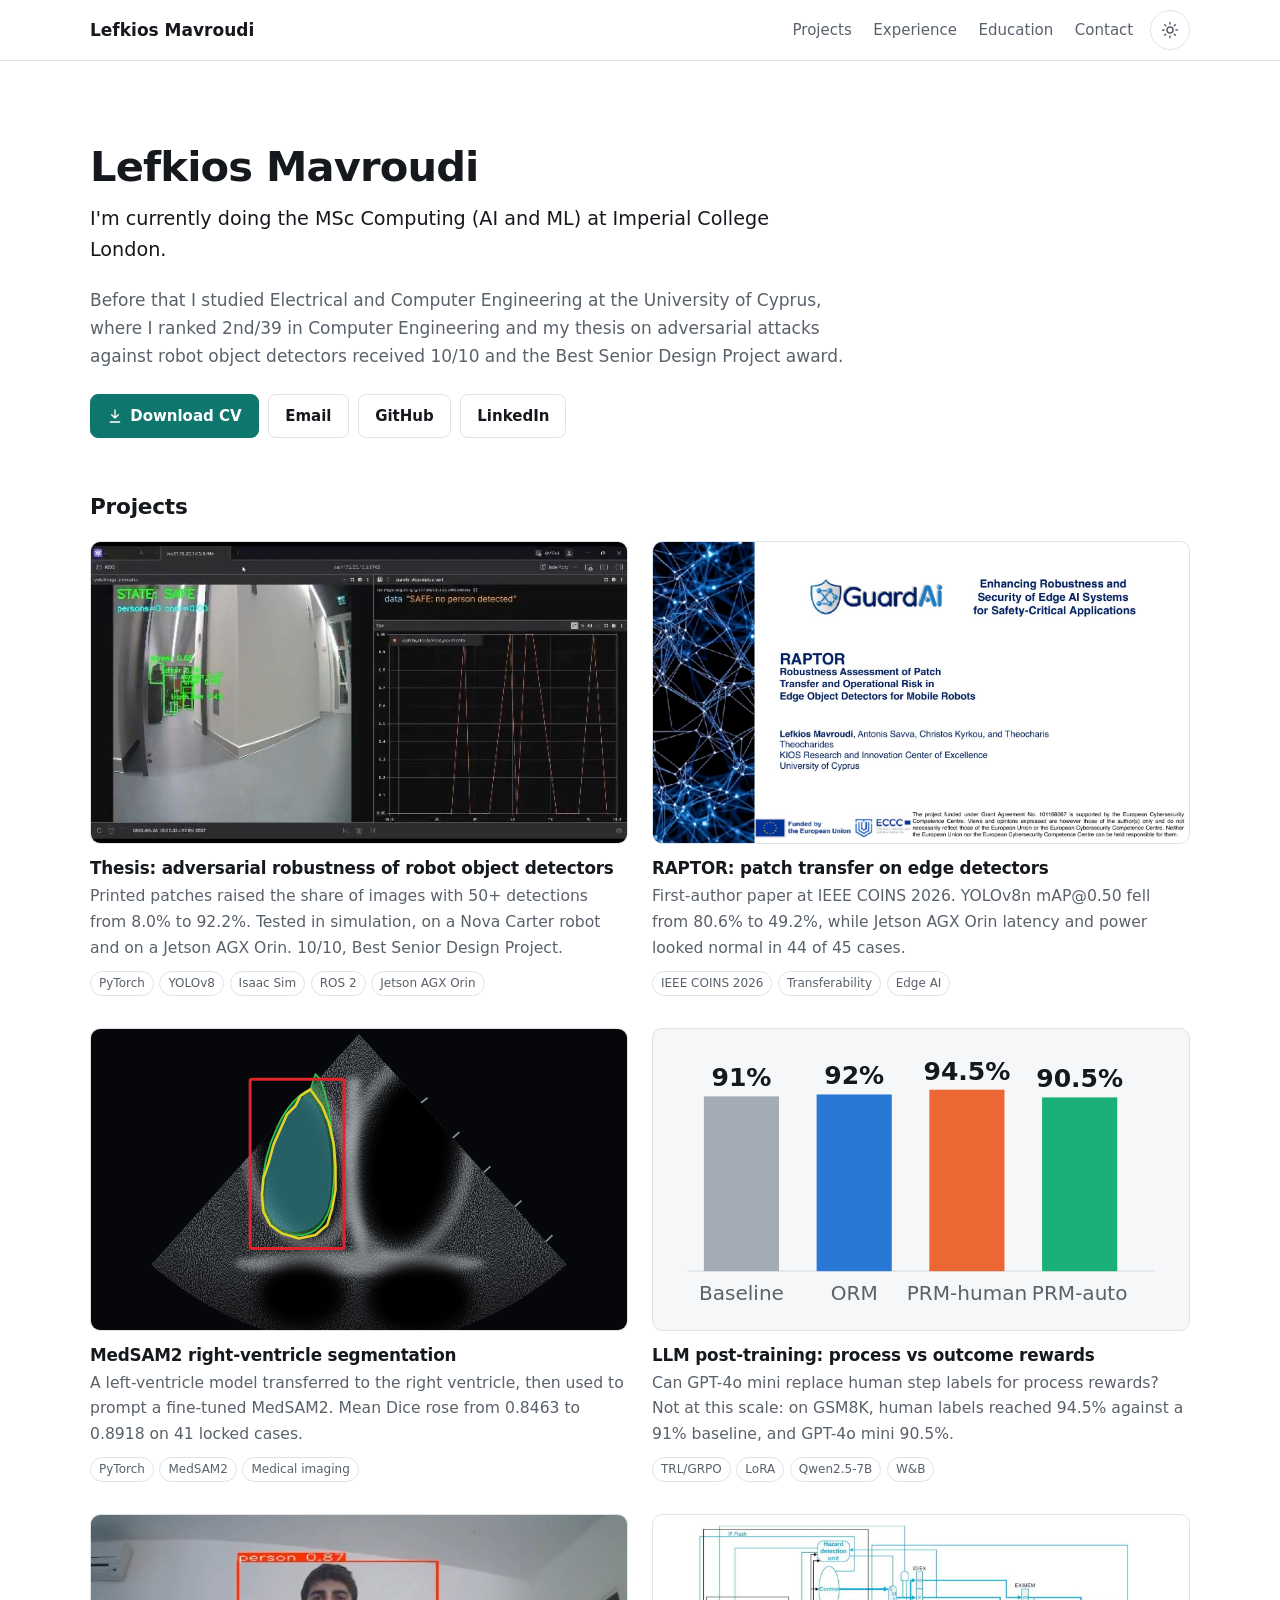
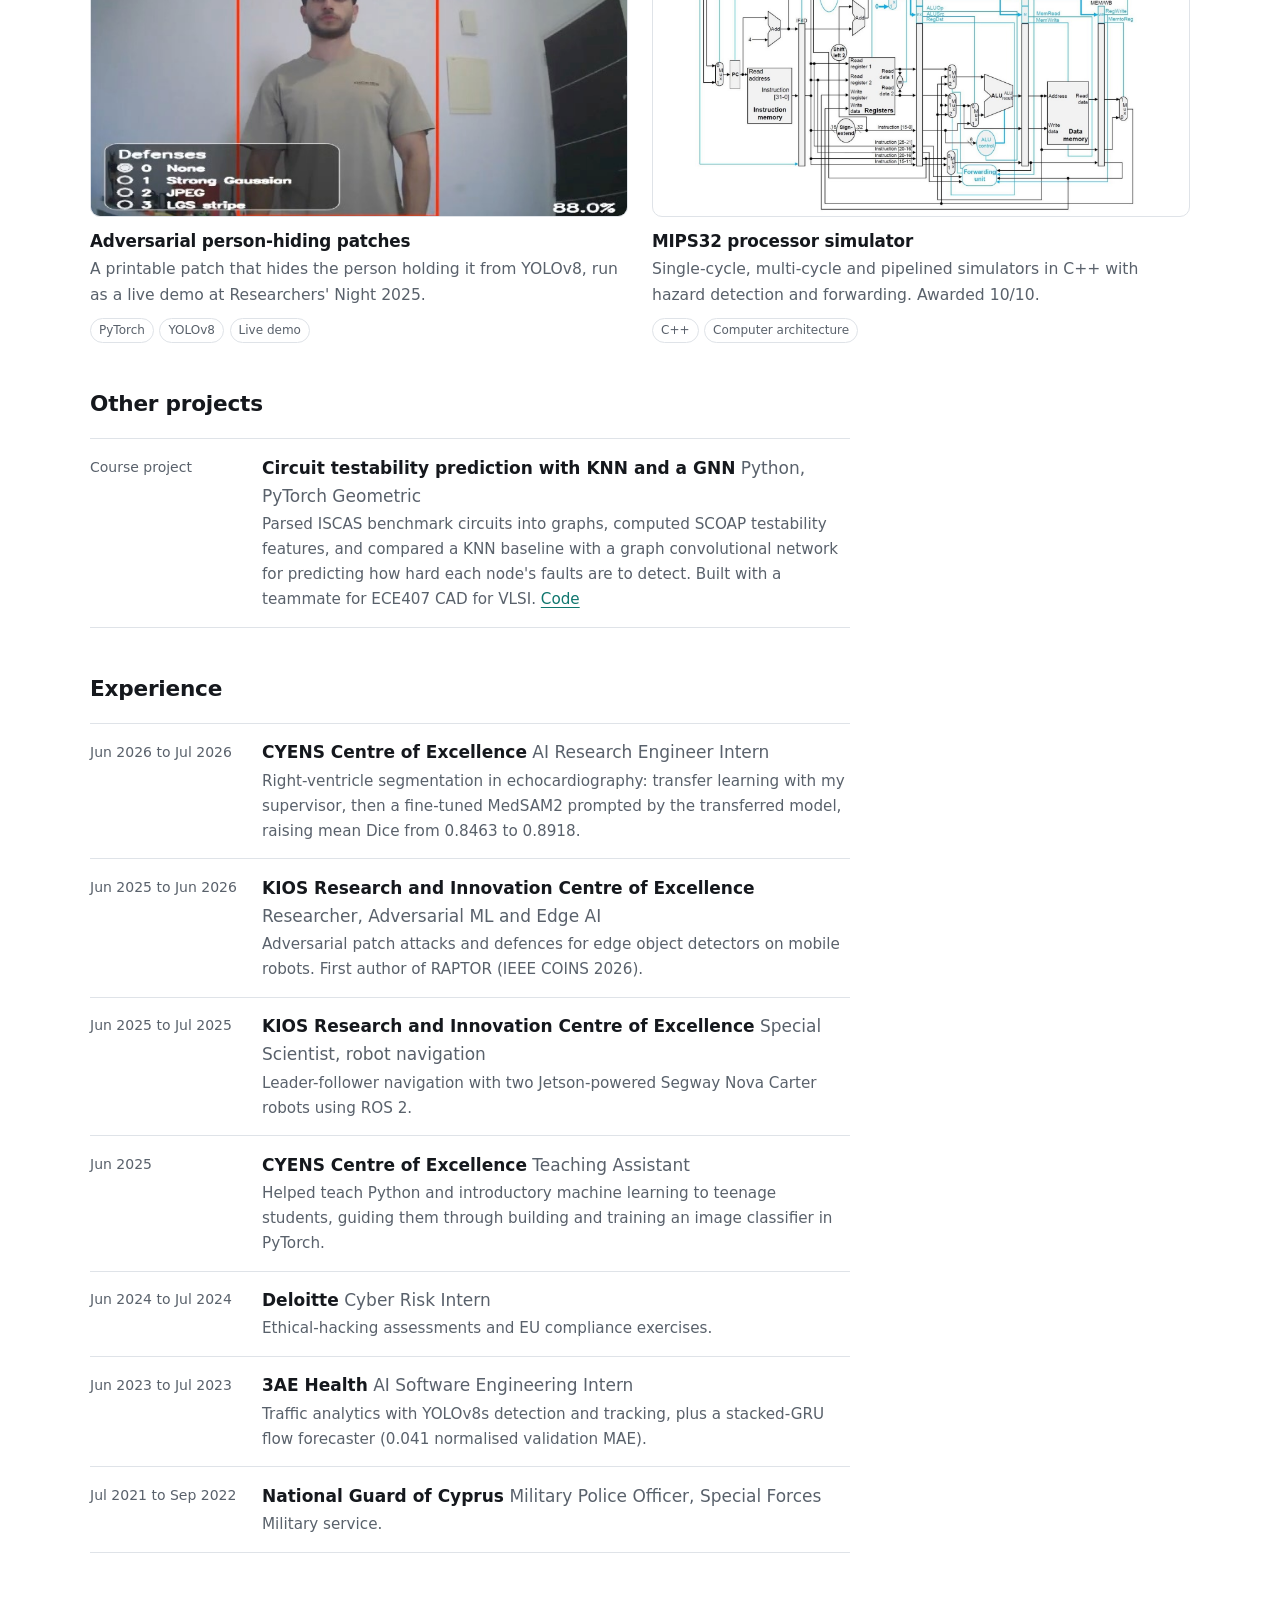
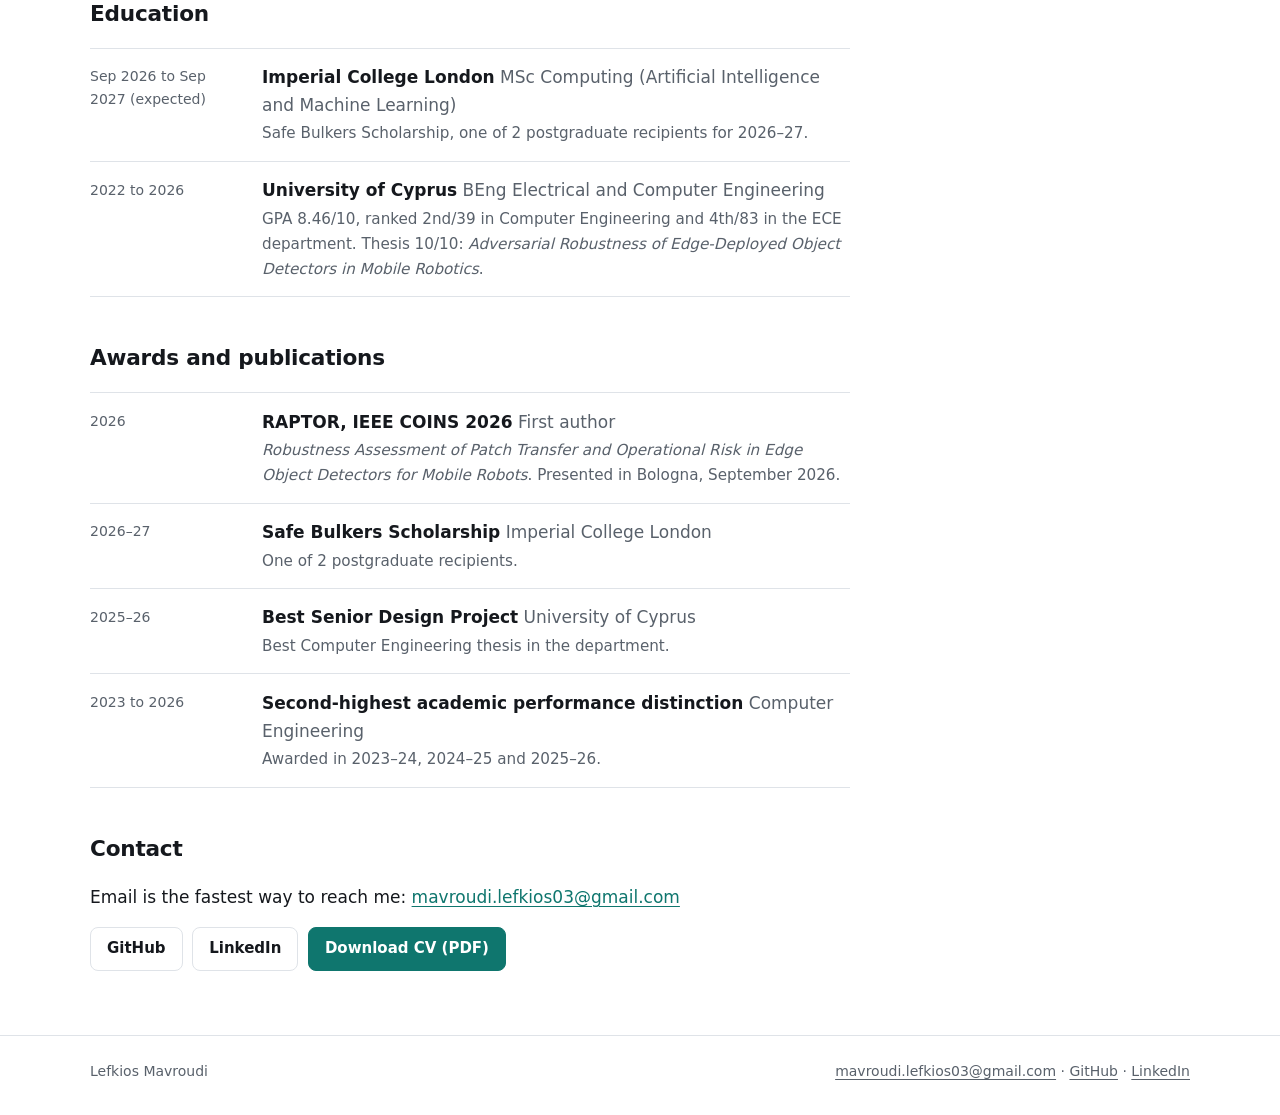
==== index.html @ 3332fdfd "Personal portfolio site" ====
<!doctype html>
<html lang="en">
<head>
  <meta charset="utf-8">
  <meta name="viewport" content="width=device-width, initial-scale=1">
  <title>Lefkios Mavroudi | Machine learning</title>
  <meta name="description" content="Lefkios Mavroudi, MSc Computing (AI and ML) at Imperial College London. Projects in adversarial ML, edge AI, medical image segmentation and LLM post-training.">
  <link rel="canonical" href="https://lefkios.github.io/">
  <meta property="og:type" content="website">
  <meta property="og:site_name" content="Lefkios Mavroudi">
  <meta property="og:title" content="Lefkios Mavroudi">
  <meta property="og:description" content="Lefkios Mavroudi, MSc Computing (AI and ML) at Imperial College London. Projects in adversarial ML, edge AI, medical image segmentation and LLM post-training.">
  <meta property="og:url" content="https://lefkios.github.io/">
  <meta property="og:image" content="https://lefkios.github.io/assets/og.png">
  <meta name="twitter:card" content="summary_large_image">
  <meta name="twitter:title" content="Lefkios Mavroudi">
  <meta name="twitter:description" content="Lefkios Mavroudi, MSc Computing (AI and ML) at Imperial College London. Projects in adversarial ML, edge AI, medical image segmentation and LLM post-training.">
  <meta name="twitter:image" content="https://lefkios.github.io/assets/og.png">
  <script type="application/ld+json">
  {"@context":"https://schema.org","@type":"Person","name":"Lefkios Mavroudi",
   "url":"https://lefkios.github.io/",
   "email":"mailto:mavroudi.lefkios03@gmail.com",
   "alumniOf":[{"@type":"CollegeOrUniversity","name":"University of Cyprus"}],
   "affiliation":{"@type":"CollegeOrUniversity","name":"Imperial College London"},
   "sameAs":["https://github.com/Lefkios","https://www.linkedin.com/in/lefkios-mavroudi"]}
  </script>
  <link rel="icon" href="favicon.svg" type="image/svg+xml">
  <script>try{var t=localStorage.getItem("theme");if(t==="light"||t==="dark")document.documentElement.setAttribute("data-theme",t)}catch(e){}</script>
  <link rel="stylesheet" href="assets/css/site.css">
  <link rel="stylesheet" href="assets/css/media.css">
  <script src="assets/js/site.js" defer></script>
  <script src="assets/js/media.js" defer></script>
</head>
<body>
  <a class="skip-link" href="#main">Skip to content</a>

  <header class="site-header">
    <div class="wrap">
      <a class="site-name" href="index.html">Lefkios Mavroudi</a>
      <nav class="site-nav" aria-label="Main">
        <a href="#projects">Projects</a>
        <a class="hide-sm" href="#experience">Experience</a>
        <a class="hide-sm" href="#education">Education</a>
        <a href="#contact">Contact</a>
        <button class="theme-toggle" type="button" aria-label="Switch theme">
          <svg class="icon-moon" viewBox="0 0 24 24" fill="none" stroke="currentColor" stroke-width="2" stroke-linecap="round" stroke-linejoin="round" aria-hidden="true"><path d="M21 12.8A9 9 0 1 1 11.2 3a7 7 0 0 0 9.8 9.8z"/></svg>
          <svg class="icon-sun" viewBox="0 0 24 24" fill="none" stroke="currentColor" stroke-width="2" stroke-linecap="round" stroke-linejoin="round" aria-hidden="true"><circle cx="12" cy="12" r="4"/><path d="M12 2v2M12 20v2M4.9 4.9l1.4 1.4M17.7 17.7l1.4 1.4M2 12h2M20 12h2M4.9 19.1l1.4-1.4M17.7 6.3l1.4-1.4"/></svg>
        </button>
      </nav>
    </div>
  </header>

  <main id="main">
    <div class="wrap">
      <section class="intro prose" aria-labelledby="name">
        <h1 id="name">Lefkios Mavroudi</h1>
        <p class="lede">I'm currently doing the MSc Computing (AI and ML) at Imperial College London.</p>
        <p>Before that I studied Electrical and Computer Engineering at the University of Cyprus, where I ranked 2nd/39 in Computer Engineering and my thesis on adversarial attacks against robot object detectors received 10/10 and the Best Senior Design Project award.</p>
        <ul class="link-row">
          <li><a class="btn btn--primary" href="cv.pdf" download>
            <svg viewBox="0 0 24 24" fill="none" stroke="currentColor" stroke-width="2" stroke-linecap="round" stroke-linejoin="round" aria-hidden="true"><path d="M12 3v12M7 10l5 5 5-5M5 21h14"/></svg>
            Download CV</a></li>
          <li><a class="btn" href="mailto:mavroudi.lefkios03@gmail.com">Email</a></li>
          <li><a class="btn" href="https://github.com/Lefkios">GitHub</a></li>
          <li><a class="btn" href="https://www.linkedin.com/in/lefkios-mavroudi">LinkedIn</a></li>
        </ul>
      </section>

      <section class="section" id="projects" aria-labelledby="projects-title">
        <h2 id="projects-title">Projects</h2>
        <ul class="cards">
          <li>
            <article class="card">
              <div class="media__frame" style="--ar: 16/9">
                <video data-autoplay data-no-controls muted loop playsinline preload="none" aria-hidden="true"
                       poster="assets/posters/adversarial-patches/card.jpg">
                  <source src="assets/video/adversarial-patches/card-loop.mp4" type="video/mp4">
                </video>
              </div>
              <h3><a href="projects/adversarial-patches.html">Thesis: adversarial robustness of robot object detectors</a></h3>
              <p class="card__result">Printed patches raised the share of images with 50+ detections from 8.0% to 92.2%. Tested in simulation, on a Nova Carter robot and on a Jetson AGX Orin. 10/10, Best Senior Design Project.</p>
              <ul class="tags" aria-label="Tags">
                <li>PyTorch</li><li>YOLOv8</li><li>Isaac Sim</li><li>ROS 2</li><li>Jetson AGX Orin</li>
              </ul>
            </article>
          </li>

          <li>
            <article class="card">
              <div class="media__frame" style="--ar: 16/9">
                <img src="assets/img/raptor/title-slide.jpg" width="1600" height="900" alt="" loading="lazy" decoding="async">
              </div>
              <h3><a href="projects/raptor.html">RAPTOR: patch transfer on edge detectors</a></h3>
              <p class="card__result">First-author paper at IEEE COINS 2026. YOLOv8n mAP@0.50 fell from 80.6% to 49.2%, while Jetson AGX Orin latency and power looked normal in 44 of 45 cases.</p>
              <ul class="tags" aria-label="Tags">
                <li>IEEE COINS 2026</li><li>Transferability</li><li>Edge AI</li>
              </ul>
            </article>
          </li>

          <li>
            <article class="card">
              <div class="media__frame" style="--ar: 16/9">
                <img src="assets/img/medsam2-rv/illustration.svg" width="640" height="400" alt="" loading="lazy" decoding="async" style="object-position: 50% 30%">
              </div>
              <h3><a href="projects/medsam2-rv.html">MedSAM2 right-ventricle segmentation</a></h3>
              <p class="card__result">A left-ventricle model transferred to the right ventricle, then used to prompt a fine-tuned MedSAM2. Mean Dice rose from 0.8463 to 0.8918 on 41 locked cases.</p>
              <ul class="tags" aria-label="Tags">
                <li>PyTorch</li><li>MedSAM2</li><li>Medical imaging</li>
              </ul>
            </article>
          </li>

          <li>
            <article class="card">
              <div class="media__frame chart-thumb" style="--ar: 16/9">
                <svg viewBox="0 0 640 360" aria-hidden="true" focusable="false">
                  <line x1="40" y1="290" x2="600" y2="290" class="ct-axis"/>
                  <rect x="60" y="80.7" width="90" height="209.3" class="ct-base"/>
                  <text x="105" y="68.7" class="ct-val">91%</text>
                  <text x="105" y="324" class="ct-lbl">Baseline</text>
                  <rect x="195" y="78.4" width="90" height="211.6" class="ct-orm"/>
                  <text x="240" y="66.4" class="ct-val">92%</text>
                  <text x="240" y="324" class="ct-lbl">ORM</text>
                  <rect x="330" y="72.7" width="90" height="217.3" class="ct-prmh"/>
                  <text x="375" y="60.7" class="ct-val">94.5%</text>
                  <text x="375" y="324" class="ct-lbl">PRM-human</text>
                  <rect x="465" y="81.9" width="90" height="208.1" class="ct-prma"/>
                  <text x="510" y="69.9" class="ct-val">90.5%</text>
                  <text x="510" y="324" class="ct-lbl">PRM-auto</text>
                </svg>
              </div>
              <h3><a href="projects/llm-process-rewards.html">LLM post-training: process vs outcome rewards</a></h3>
              <p class="card__result">Can GPT-4o mini replace human step labels for process rewards? Not at this scale: on GSM8K, human labels reached 94.5% against a 91% baseline, and GPT-4o mini 90.5%.</p>
              <ul class="tags" aria-label="Tags">
                <li>TRL/GRPO</li><li>LoRA</li><li>Qwen2.5-7B</li><li>W&amp;B</li>
              </ul>
            </article>
          </li>

          <li>
            <article class="card">
              <div class="media__frame" style="--ar: 16/9">
                <video data-autoplay data-no-controls muted loop playsinline preload="none" aria-hidden="true"
                       poster="assets/posters/person-hiding-patches/card.jpg">
                  <source src="assets/video/person-hiding-patches/card-loop.mp4" type="video/mp4">
                </video>
              </div>
              <h3><a href="projects/person-hiding-patches.html">Adversarial person-hiding patches</a></h3>
              <p class="card__result">A printable patch that hides the person holding it from YOLOv8, run as a live demo at Researchers' Night 2025.</p>
              <ul class="tags" aria-label="Tags">
                <li>PyTorch</li><li>YOLOv8</li><li>Live demo</li>
              </ul>
            </article>
          </li>

          <li>
            <article class="card">
              <div class="media__frame frame--diagram" style="--ar: 16/9">
                <img src="assets/img/mips32/pipelined.jpg" width="1600" height="958" alt="" loading="lazy" decoding="async">
              </div>
              <h3><a href="projects/mips32.html">MIPS32 processor simulator</a></h3>
              <p class="card__result">Single-cycle, multi-cycle and pipelined simulators in C++ with hazard detection and forwarding. Awarded 10/10.</p>
              <ul class="tags" aria-label="Tags">
                <li>C++</li><li>Computer architecture</li>
              </ul>
            </article>
          </li>
        </ul>
      </section>

      <section class="section prose" id="other-projects" aria-labelledby="other-title">
        <h2 id="other-title">Other projects</h2>
        <ul class="timeline">
          <li>
            <span class="when">Course project</span>
            <div>
              <span class="what">Circuit testability prediction with KNN and a GNN</span> <span class="role">Python, PyTorch Geometric</span>
              <p class="desc">Parsed ISCAS benchmark circuits into graphs, computed SCOAP testability features, and compared a KNN baseline with a graph convolutional network for predicting how hard each node's faults are to detect. Built with a teammate for ECE407 CAD for VLSI. <a href="https://github.com/AVryonides/Test-Development-using-KNN-and-GNN">Code</a></p>
            </div>
          </li>
        </ul>
      </section>

      <section class="section prose" id="experience" aria-labelledby="experience-title">
        <h2 id="experience-title">Experience</h2>
        <ul class="timeline">
          <li>
            <span class="when">Jun 2026 to Jul 2026</span>
            <div>
              <span class="what">CYENS Centre of Excellence</span> <span class="role">AI Research Engineer Intern</span>
              <p class="desc">Right-ventricle segmentation in echocardiography: transfer learning with my supervisor, then a fine-tuned MedSAM2 prompted by the transferred model, raising mean Dice from 0.8463 to 0.8918.</p>
            </div>
          </li>
          <li>
            <span class="when">Jun 2025 to Jun 2026</span>
            <div>
              <span class="what">KIOS Research and Innovation Centre of Excellence</span> <span class="role">Researcher, Adversarial ML and Edge AI</span>
              <p class="desc">Adversarial patch attacks and defences for edge object detectors on mobile robots. First author of RAPTOR (IEEE COINS 2026).</p>
            </div>
          </li>
          <li>
            <span class="when">Jun 2025 to Jul 2025</span>
            <div>
              <span class="what">KIOS Research and Innovation Centre of Excellence</span> <span class="role">Special Scientist, robot navigation</span>
              <p class="desc">Leader-follower navigation with two Jetson-powered Segway Nova Carter robots using ROS 2.</p>
            </div>
          </li>
          <li>
            <span class="when">Jun 2025</span>
            <div>
              <span class="what">CYENS Centre of Excellence</span> <span class="role">Teaching Assistant</span>
              <p class="desc">Helped teach Python and introductory machine learning to teenage students, guiding them through building and training an image classifier in PyTorch.</p>
            </div>
          </li>
          <li>
            <span class="when">Jun 2024 to Jul 2024</span>
            <div>
              <span class="what">Deloitte</span> <span class="role">Cyber Risk Intern</span>
              <p class="desc">Ethical-hacking assessments and EU compliance exercises.</p>
            </div>
          </li>
          <li>
            <span class="when">Jun 2023 to Jul 2023</span>
            <div>
              <span class="what">3AE Health</span> <span class="role">AI Software Engineering Intern</span>
              <p class="desc">Traffic analytics with YOLOv8s detection and tracking, plus a stacked-GRU flow forecaster (0.041 normalised validation MAE).</p>
            </div>
          </li>
          <li>
            <span class="when">Jul 2021 to Sep 2022</span>
            <div>
              <span class="what">National Guard of Cyprus</span> <span class="role">Military Police Officer, Special Forces</span>
              <p class="desc">Military service.</p>
            </div>
          </li>
        </ul>
      </section>

      <section class="section prose" id="education" aria-labelledby="education-title">
        <h2 id="education-title">Education</h2>
        <ul class="timeline">
          <li>
            <span class="when">Sep 2026 to Sep 2027 (expected)</span>
            <div>
              <span class="what">Imperial College London</span> <span class="role">MSc Computing (Artificial Intelligence and Machine Learning)</span>
              <p class="desc">Safe Bulkers Scholarship, one of 2 postgraduate recipients for 2026&ndash;27.</p>
            </div>
          </li>
          <li>
            <span class="when">2022 to 2026</span>
            <div>
              <span class="what">University of Cyprus</span> <span class="role">BEng Electrical and Computer Engineering</span>
              <p class="desc">GPA 8.46/10, ranked 2nd/39 in Computer Engineering and 4th/83 in the ECE department. Thesis 10/10: <em>Adversarial Robustness of Edge-Deployed Object Detectors in Mobile Robotics</em>.</p>
            </div>
          </li>
        </ul>
      </section>

      <section class="section prose" id="awards" aria-labelledby="awards-title">
        <h2 id="awards-title">Awards and publications</h2>
        <ul class="timeline">
          <li>
            <span class="when">2026</span>
            <div>
              <span class="what">RAPTOR, IEEE COINS 2026</span> <span class="role">First author</span>
              <p class="desc"><em>Robustness Assessment of Patch Transfer and Operational Risk in Edge Object Detectors for Mobile Robots</em>. Presented in Bologna, September 2026.</p>
            </div>
          </li>
          <li>
            <span class="when">2026&ndash;27</span>
            <div>
              <span class="what">Safe Bulkers Scholarship</span> <span class="role">Imperial College London</span>
              <p class="desc">One of 2 postgraduate recipients.</p>
            </div>
          </li>
          <li>
            <span class="when">2025&ndash;26</span>
            <div>
              <span class="what">Best Senior Design Project</span> <span class="role">University of Cyprus</span>
              <p class="desc">Best Computer Engineering thesis in the department.</p>
            </div>
          </li>
          <li>
            <span class="when">2023 to 2026</span>
            <div>
              <span class="what">Second-highest academic performance distinction</span> <span class="role">Computer Engineering</span>
              <p class="desc">Awarded in 2023&ndash;24, 2024&ndash;25 and 2025&ndash;26.</p>
            </div>
          </li>
        </ul>
      </section>

      <section class="section prose" id="contact" aria-labelledby="contact-title">
        <h2 id="contact-title">Contact</h2>
        <p>Email is the fastest way to reach me: <a href="mailto:mavroudi.lefkios03@gmail.com">mavroudi.lefkios03@gmail.com</a></p>
        <ul class="link-row">
          <li><a class="btn" href="https://github.com/Lefkios">GitHub</a></li>
          <li><a class="btn" href="https://www.linkedin.com/in/lefkios-mavroudi">LinkedIn</a></li>
          <li><a class="btn btn--primary" href="cv.pdf" download>Download CV (PDF)</a></li>
        </ul>
      </section>
    </div>
  </main>

  <footer class="site-footer">
    <div class="wrap">
      <span>Lefkios Mavroudi</span>
      <span><a href="mailto:mavroudi.lefkios03@gmail.com">mavroudi.lefkios03@gmail.com</a> &middot; <a href="https://github.com/Lefkios">GitHub</a> &middot; <a href="https://www.linkedin.com/in/lefkios-mavroudi">LinkedIn</a></span>
    </div>
  </footer>
</body>
</html>
---- assets/css/site.css ----
/* ==========================================================================
   Site styles: tokens, base, layout, header, sections, cards.
   Media blocks are in media.css.
   ========================================================================== */

/* ---------- Tokens (dark is the default) ---------- */
:root {
  color-scheme: dark;
  --bg: #0e1013;
  --surface: #15181d;
  --media-bg: #1a1e24;
  --figure-bg: #ffffff;
  --border: #272c34;
  --text: #e7e9ec;
  --text-muted: #a2aab4;
  --accent: #4fd1c5;
  --accent-ink: #0e1013;
  --ph-stripe: rgba(255, 255, 255, 0.05);
  --chart-base: #6b7480;
  --chart-grid: #2a3038;
  --radius: 10px;
  --text-max: 760px;
  --media-max: 1100px;
  --gutter: 16px;
  --font: system-ui, -apple-system, "Segoe UI", Roboto, "Helvetica Neue", Arial, sans-serif;
  --mono: ui-monospace, SFMono-Regular, Menlo, Consolas, monospace;
}

@media (prefers-color-scheme: light) {
  :root:not([data-theme="dark"]) {
    color-scheme: light;
    --bg: #ffffff;
    --surface: #f6f7f9;
    --media-bg: #eef0f3;
    --border: #dfe3e8;
    --text: #15181d;
    --text-muted: #59616b;
    --accent: #0f766e;
    --accent-ink: #ffffff;
    --ph-stripe: rgba(0, 0, 0, 0.045);
    --chart-base: #a3abb5;
    --chart-grid: #e3e6ea;
  }
}
:root[data-theme="light"] {
  color-scheme: light;
  --bg: #ffffff;
  --surface: #f6f7f9;
  --media-bg: #eef0f3;
  --border: #dfe3e8;
  --text: #15181d;
  --text-muted: #59616b;
  --accent: #0f766e;
  --accent-ink: #ffffff;
  --ph-stripe: rgba(0, 0, 0, 0.045);
  --chart-base: #a3abb5;
  --chart-grid: #e3e6ea;
}

@media (min-width: 640px) {
  :root { --gutter: 24px; }
}

/* ---------- Base ---------- */
*, *::before, *::after { box-sizing: border-box; }

html {
  -webkit-text-size-adjust: 100%;
  text-size-adjust: 100%;
}

body {
  margin: 0;
  background: var(--bg);
  color: var(--text);
  font-family: var(--font);
  font-size: 1.0625rem;
  line-height: 1.65;
  -webkit-font-smoothing: antialiased;
}

img, video, svg { max-width: 100%; }

a { color: var(--accent); text-underline-offset: 0.18em; text-decoration-thickness: 1px; }
a:hover { text-decoration-thickness: 2px; }

:focus-visible {
  outline: 2px solid var(--accent);
  outline-offset: 3px;
  border-radius: 2px;
}

h1, h2, h3 { line-height: 1.25; margin: 0; font-weight: 650; letter-spacing: -0.01em; }
h1 { font-size: clamp(1.9rem, 5vw, 2.6rem); letter-spacing: -0.02em; }
h2 { font-size: 1.35rem; }
h3 { font-size: 1.05rem; }
p { margin: 0 0 1rem; }
ul { margin: 0 0 1rem; padding-left: 1.2rem; }
li + li { margin-top: 0.35rem; }
strong { font-weight: 650; }
code { font-family: var(--mono); font-size: 0.9em; }

.skip-link {
  position: absolute;
  left: 0.75rem;
  top: -100px;
  z-index: 100;
  padding: 0.6rem 1rem;
  background: var(--accent);
  color: var(--accent-ink);
  font-weight: 600;
  border-radius: 6px;
  text-decoration: none;
}
.skip-link:focus { top: 0.75rem; }

.visually-hidden {
  position: absolute !important;
  width: 1px; height: 1px;
  padding: 0; margin: -1px;
  overflow: hidden; clip: rect(0 0 0 0);
  white-space: nowrap; border: 0;
}

/* ---------- Layout ---------- */
.wrap {
  width: 100%;
  max-width: calc(var(--media-max) + 2 * var(--gutter));
  margin: 0 auto;
  padding: 0 var(--gutter);
}
.prose { max-width: var(--text-max); }

main { display: block; padding-bottom: 4rem; }

.section { padding: 3rem 0 0; }
.section > h2, .section__head { margin-bottom: 1.25rem; }
.section__head { display: flex; align-items: baseline; justify-content: space-between; gap: 1rem; }
.section__head h2 { margin: 0; }

.eyebrow {
  display: block;
  margin-bottom: 0.5rem;
  font-size: 0.8125rem;
  font-weight: 600;
  letter-spacing: 0.06em;
  text-transform: uppercase;
  color: var(--text-muted);
}

/* ---------- Header / footer ---------- */
.site-header {
  border-bottom: 1px solid var(--border);
}
.site-header .wrap {
  display: flex;
  align-items: center;
  justify-content: space-between;
  gap: 1rem;
  min-height: 60px;
}
.site-name {
  color: var(--text);
  font-weight: 650;
  text-decoration: none;
  white-space: nowrap;
}
.site-nav {
  display: flex;
  align-items: center;
  gap: 0.25rem;
}
.site-nav a {
  padding: 0.4rem 0.55rem;
  color: var(--text-muted);
  text-decoration: none;
  font-size: 0.9375rem;
  border-radius: 6px;
}
.site-nav a:hover { color: var(--text); }
.site-nav .hide-sm { display: none; }
@media (min-width: 560px) {
  .site-nav .hide-sm { display: inline-block; }
}

.theme-toggle {
  display: grid;
  place-items: center;
  width: 40px;
  height: 40px;
  margin-left: 0.25rem;
  padding: 0;
  border: 1px solid var(--border);
  border-radius: 999px;
  background: transparent;
  color: var(--text-muted);
  cursor: pointer;
}
.theme-toggle:hover { color: var(--text); }
.theme-toggle svg { width: 18px; height: 18px; }
.theme-toggle .icon-sun { display: none; }
:root[data-theme-current="light"] .theme-toggle .icon-sun { display: block; }
:root[data-theme-current="light"] .theme-toggle .icon-moon { display: none; }

.site-footer {
  border-top: 1px solid var(--border);
  padding: 1.5rem 0 2rem;
  color: var(--text-muted);
  font-size: 0.875rem;
}
.site-footer .wrap { display: flex; flex-wrap: wrap; justify-content: space-between; gap: 0.5rem 1.5rem; }
.site-footer a { color: var(--text-muted); }

/* ---------- Buttons and links ---------- */
.btn {
  display: inline-flex;
  align-items: center;
  gap: 0.45rem;
  min-height: 44px;
  padding: 0.55rem 1rem;
  border: 1px solid var(--border);
  border-radius: 8px;
  color: var(--text);
  background: transparent;
  font-size: 0.9375rem;
  font-weight: 550;
  text-decoration: none;
}
.btn:hover { border-color: var(--text-muted); }
.btn--primary { background: var(--accent); border-color: var(--accent); color: var(--accent-ink); }
.btn--primary:hover { filter: brightness(1.08); border-color: var(--accent); }
.btn svg { width: 16px; height: 16px; flex: none; }

.link-row { display: flex; flex-wrap: wrap; gap: 0.6rem; margin: 0; padding: 0; list-style: none; }
.link-row li + li { margin-top: 0; }

/* ---------- Home: intro ---------- */
.intro { padding: 3.5rem 0 0.5rem; }
.intro h1 { margin-bottom: 0.6rem; }
.intro .lede {
  margin-bottom: 1.25rem;
  font-size: 1.2rem;
  color: var(--text);
}
.intro p { color: var(--text-muted); }
.intro .link-row { margin-top: 1.5rem; }
@media (min-width: 640px) {
  .intro { padding-top: 5rem; }
}

/* ---------- Home: project cards ---------- */
.cards {
  display: grid;
  grid-template-columns: 1fr;
  gap: 2rem 1.5rem;
  margin: 0;
  padding: 0;
  list-style: none;
}
.cards > li + li { margin-top: 0; }
@media (min-width: 720px) {
  .cards { grid-template-columns: 1fr 1fr; }
}
.card {
  position: relative;
  display: flex;
  flex-direction: column;
  height: 100%;
}
.card .media__frame { margin-bottom: 0.9rem; }
.card h3 { margin-bottom: 0.3rem; }
.card h3 a { color: var(--text); text-decoration: none; }
/* Stretch the title link over the whole card for a large click target. */
.card h3 a::after { content: ""; position: absolute; inset: 0; border-radius: var(--radius); }
.card h3 a:focus-visible { outline: none; }
.card:has(h3 a:focus-visible) { outline: 2px solid var(--accent); outline-offset: 6px; border-radius: var(--radius); }
.card:hover h3 a { text-decoration: underline; text-decoration-thickness: 1px; }
.card__result { margin-bottom: 0.6rem; color: var(--text-muted); font-size: 0.975rem; }

.tags { display: flex; flex-wrap: wrap; gap: 0.35rem; margin: auto 0 0; padding: 0; list-style: none; }
.tags li + li { margin-top: 0; }
.tags li {
  padding: 0.1rem 0.5rem;
  border: 1px solid var(--border);
  border-radius: 999px;
  font-size: 0.75rem;
  color: var(--text-muted);
}

/* ---------- Home: experience / education ---------- */
.timeline { margin: 0; padding: 0; list-style: none; }
.timeline li {
  display: grid;
  grid-template-columns: 1fr;
  gap: 0.1rem;
  padding: 0.9rem 0;
  border-top: 1px solid var(--border);
}
.timeline li + li { margin-top: 0; }
.timeline li:last-child { border-bottom: 1px solid var(--border); }
.timeline .when { color: var(--text-muted); font-size: 0.875rem; font-variant-numeric: tabular-nums; }
.timeline .what { font-weight: 600; }
.timeline .role { color: var(--text-muted); font-weight: 400; }
.timeline .desc { color: var(--text-muted); font-size: 0.95rem; margin: 0.15rem 0 0; }
@media (min-width: 640px) {
  .timeline li { grid-template-columns: 9.5rem 1fr; column-gap: 1.25rem; }
  .timeline .when { padding-top: 0.15rem; }
}

/* ---------- Project page ---------- */
.project-head { padding: 2.25rem 0 1.5rem; }
.back-link { display: inline-block; margin-bottom: 1.25rem; font-size: 0.9375rem; color: var(--text-muted); text-decoration: none; }
.back-link:hover { color: var(--text); }
.project-head h1 { margin-bottom: 0.75rem; }
.project-head .summary { color: var(--text-muted); font-size: 1.1rem; margin-bottom: 1rem; }
.meta { display: flex; flex-wrap: wrap; gap: 0.35rem 1.25rem; margin: 0; padding: 0; list-style: none; color: var(--text-muted); font-size: 0.9rem; }
.meta li + li { margin-top: 0; }

.stats {
  display: grid;
  grid-template-columns: repeat(auto-fit, minmax(min(100%, 200px), 1fr));
  gap: 1rem;
  margin: 0 0 1.25rem;
  padding: 0;
  list-style: none;
}
.stats li + li { margin-top: 0; }
.stat {
  padding: 1rem 1.1rem;
  border: 1px solid var(--border);
  border-radius: var(--radius);
  background: var(--surface);
}
.stat__value {
  display: block;
  font-size: 1.6rem;
  font-weight: 650;
  line-height: 1.2;
  font-variant-numeric: tabular-nums;
  letter-spacing: -0.01em;
}
.stat__label { display: block; margin-top: 0.3rem; font-size: 0.875rem; color: var(--text-muted); line-height: 1.45; }

.note {
  padding: 0.85rem 1rem;
  border-left: 3px solid var(--accent);
  background: var(--surface);
  border-radius: 0 var(--radius) var(--radius) 0;
  font-size: 0.95rem;
}
.note p:last-child { margin-bottom: 0; }

.stack > * + * { margin-top: 1.75rem; }

.pager {
  display: flex;
  flex-wrap: wrap;
  justify-content: space-between;
  gap: 1rem;
  margin-top: 3.5rem;
  padding-top: 1.5rem;
  border-top: 1px solid var(--border);
  font-size: 0.95rem;
}
.pager a { text-decoration: none; }
.pager span { display: block; color: var(--text-muted); font-size: 0.8125rem; }
.pager .next { margin-left: auto; text-align: right; }

/* ---------- 404 ---------- */
.not-found { padding: 6rem 0 2rem; }
.not-found h1 { margin-bottom: 0.75rem; }

@media (prefers-reduced-motion: reduce) {
  *, *::before, *::after { scroll-behavior: auto !important; transition-duration: 0.01ms !important; animation-duration: 0.01ms !important; }
}

.btn--disabled { color: var(--text-muted); border-style: dashed; cursor: default; }
.btn--disabled:hover { border-color: var(--border); }

/* Transcript-style description under a video */
.transcript {
  margin-top: 0.75rem;
  font-size: 0.925rem;
  color: var(--text-muted);
}
.transcript summary {
  display: inline-block;
  cursor: pointer;
  color: var(--text);
  font-weight: 550;
  list-style: none;
}
.transcript summary::-webkit-details-marker { display: none; }
.transcript summary::before { content: "+ "; color: var(--accent); }
.transcript[open] summary::before { content: "\2212 "; }
.transcript ol { margin: 0.6rem 0 0; padding-left: 1.2rem; }

/* Featured card spans both columns and sits media-left on wide screens. */
@media (min-width: 720px) {
  .cards > .card--wide { grid-column: 1 / -1; }
  .card--wide .card { display: grid; grid-template-columns: 1.35fr 1fr; column-gap: 1.75rem; align-content: start; }
  .card--wide .card .media__frame { grid-row: 1 / span 3; margin-bottom: 0; }
  .card--wide .card h3 { align-self: end; font-size: 1.2rem; }
  .card--wide .card .tags { margin-top: 0; align-self: start; }
}

.stack > h3 { margin-top: 2.5rem; margin-bottom: -0.5rem; }
---- assets/css/media.css ----
/* ==========================================================================
   Media system
   Blocks: video, YouTube facade, image figure + lightbox, gallery,
   before/after compare, placeholder, card thumbnails.
   Copy-paste snippets for every block live in MEDIA.md.
   Aspect ratio is set per block with style="--ar: 16/9" so space is reserved
   before anything loads.
   ========================================================================== */

.media {
  margin: 0;
  width: 100%;
}

/* Frame: reserves the aspect ratio, clips content, provides the backdrop. */
.media__frame {
  position: relative;
  display: block;
  width: 100%;
  aspect-ratio: var(--ar, 16 / 9);
  overflow: hidden;
  border-radius: var(--radius);
  background: var(--media-bg);
  border: 1px solid var(--border);
}

.media__frame > video,
.media__frame > img,
.media__frame > iframe {
  position: absolute;
  inset: 0;
  width: 100%;
  height: 100%;
  border: 0;
  object-fit: var(--fit, cover);
}

/* Charts, diagrams and screenshots should not be cropped. */
.media--contain { --fit: contain; }
.media--contain .media__frame { background: var(--figure-bg); }

.media figcaption,
.media__caption {
  margin-top: 0.6rem;
  font-size: 0.875rem;
  line-height: 1.5;
  color: var(--text-muted);
}

/* ---------- Video ---------- */
.media--video video { background: #000; }

/* ---------- YouTube facade ---------- */
.yt {
  position: absolute;
  inset: 0;
  width: 100%;
  height: 100%;
  padding: 0;
  border: 0;
  cursor: pointer;
  background: #000;
  color: #fff;
}
.yt img {
  position: absolute;
  inset: 0;
  width: 100%;
  height: 100%;
  object-fit: cover;
  opacity: 0.85;
  transition: opacity 0.2s;
}
.yt:hover img, .yt:focus-visible img { opacity: 1; }
.yt__play {
  position: absolute;
  left: 50%;
  top: 50%;
  width: 68px;
  height: 48px;
  transform: translate(-50%, -50%);
  border-radius: 12px;
  background: rgba(0, 0, 0, 0.72);
  transition: background 0.2s;
}
.yt__play::after {
  content: "";
  position: absolute;
  left: 50%;
  top: 50%;
  transform: translate(-35%, -50%);
  border-style: solid;
  border-width: 10px 0 10px 17px;
  border-color: transparent transparent transparent #fff;
}
.yt:hover .yt__play, .yt:focus-visible .yt__play { background: #c00; }
.yt__label {
  position: absolute;
  left: 0.75rem;
  bottom: 0.6rem;
  font-size: 0.8rem;
  text-shadow: 0 1px 2px rgba(0, 0, 0, 0.8);
}

/* ---------- Image figure (click to enlarge) ---------- */
.media__zoom { cursor: zoom-in; }
.media__zoom:focus-visible { outline: 2px solid var(--accent); outline-offset: 3px; }
.media__zoom img { transition: transform 0.3s; }
@media (hover: hover) {
  .media__zoom:hover img { transform: scale(1.015); }
}
.media--contain .media__zoom:hover img { transform: none; }

/* ---------- Lightbox (native <dialog>, built by media.js) ---------- */
.lightbox {
  max-width: none;
  max-height: none;
  width: 100vw;
  height: 100vh;
  height: 100dvh;
  margin: 0;
  padding: 0;
  border: 0;
  background: rgba(5, 6, 8, 0.94);
  color: #f1f3f5;
}
.lightbox::backdrop { background: transparent; }
.lightbox__inner {
  position: absolute;
  inset: 0;
  display: grid;
  grid-template-rows: 1fr auto;
  place-items: center;
  padding: 3.5rem 1rem 1rem;
}
.lightbox__img {
  max-width: 100%;
  max-height: 100%;
  object-fit: contain;
  border-radius: 4px;
  background: #fff;
}
.lightbox__img.is-photo { background: transparent; }
.lightbox__caption {
  max-width: 70ch;
  margin: 0.75rem auto 0;
  text-align: center;
  font-size: 0.9rem;
  color: #c4cad1;
}
.lightbox__btn {
  position: absolute;
  display: grid;
  place-items: center;
  width: 44px;
  height: 44px;
  border: 1px solid rgba(255, 255, 255, 0.25);
  border-radius: 999px;
  background: rgba(0, 0, 0, 0.5);
  color: #fff;
  font-size: 1.25rem;
  line-height: 1;
  cursor: pointer;
}
.lightbox__btn:hover { background: rgba(255, 255, 255, 0.15); }
.lightbox__btn:focus-visible { outline: 2px solid var(--accent); outline-offset: 2px; }
.lightbox__close { top: 0.75rem; right: 0.75rem; }
.lightbox__prev { left: 0.75rem; top: 50%; transform: translateY(-50%); }
.lightbox__next { right: 0.75rem; top: 50%; transform: translateY(-50%); }
.lightbox__btn[hidden] { display: none; }

/* ---------- Gallery ---------- */
.gallery {
  display: grid;
  grid-template-columns: repeat(auto-fill, minmax(min(100%, 280px), 1fr));
  gap: 1.5rem 1.25rem;
  margin: 0;
  padding: 0;
  list-style: none;
}
.gallery--2 { grid-template-columns: repeat(auto-fill, minmax(min(100%, 380px), 1fr)); }
.gallery .media figcaption { font-size: 0.8125rem; }

/* ---------- Before / after ---------- */
.compare {
  --pos: 50%;
  position: relative;
  display: block;
  width: 100%;
  aspect-ratio: var(--ar, 16 / 9);
  overflow: hidden;
  border-radius: var(--radius);
  border: 1px solid var(--border);
  background: var(--media-bg);
  user-select: none;
  -webkit-user-select: none;
  touch-action: pan-y;
}
.compare img {
  position: absolute;
  inset: 0;
  width: 100%;
  height: 100%;
  object-fit: var(--fit, cover);
  pointer-events: none;
}
/* The "before" image sits on top and is clipped to the left of the handle. */
.compare__before { clip-path: inset(0 calc(100% - var(--pos)) 0 0); }
.compare__handle {
  position: absolute;
  top: 0;
  bottom: 0;
  left: var(--pos);
  width: 2px;
  margin-left: -1px;
  background: #fff;
  box-shadow: 0 0 0 1px rgba(0, 0, 0, 0.35);
  pointer-events: none;
}
.compare__handle::after {
  content: "\2194";
  position: absolute;
  top: 50%;
  left: 50%;
  display: grid;
  place-items: center;
  width: 36px;
  height: 36px;
  transform: translate(-50%, -50%);
  border-radius: 999px;
  background: #fff;
  color: #111;
  font-size: 1rem;
  box-shadow: 0 1px 4px rgba(0, 0, 0, 0.4);
}
.compare input[type="range"] {
  position: absolute;
  inset: 0;
  width: 100%;
  height: 100%;
  margin: 0;
  opacity: 0;
  cursor: ew-resize;
}
.compare:has(input:focus-visible) { outline: 2px solid var(--accent); outline-offset: 3px; }
.compare__label {
  position: absolute;
  top: 0.6rem;
  padding: 0.2rem 0.5rem;
  border-radius: 4px;
  background: rgba(0, 0, 0, 0.66);
  color: #fff;
  font-size: 0.75rem;
  font-weight: 600;
  letter-spacing: 0.02em;
  pointer-events: none;
}
.compare__label--before { left: 0.6rem; }
.compare__label--after { right: 0.6rem; }

/* Side-by-side variant: two figures in a row, stacked on narrow screens. */
.compare-sbs {
  display: grid;
  grid-template-columns: 1fr;
  gap: 1rem;
}
@media (min-width: 640px) {
  .compare-sbs { grid-template-columns: 1fr 1fr; }
}

/* ---------- Placeholder ----------
   Any .media__frame with .is-placeholder. Looks intentional on screen;
   the HTML around it is marked with <!-- PLACEHOLDER --> comments. */
.is-placeholder {
  display: grid;
  place-items: center;
  background:
    repeating-linear-gradient(135deg, transparent 0 14px, var(--ph-stripe) 14px 15px),
    var(--media-bg);
  border-style: dashed;
}
.is-placeholder > .ph {
  display: grid;
  justify-items: center;
  gap: 0.35rem;
  padding: 1rem;
  text-align: center;
  color: var(--text-muted);
  font-size: 0.8125rem;
}
.ph__icon {
  width: 28px;
  height: 28px;
  opacity: 0.6;
}
.ph__title {
  color: var(--text);
  font-weight: 600;
  font-size: 0.875rem;
}

/* ---------- Chart frame (inline SVG charts) ---------- */
.chart {
  padding: 1rem 1rem 0.5rem;
  border: 1px solid var(--border);
  border-radius: var(--radius);
  background: var(--surface);
}
.chart svg { display: block; width: 100%; height: auto; }

/* ---------- Motion preferences ---------- */
@media (prefers-reduced-motion: reduce) {
  .media__zoom img, .yt img, .yt__play { transition: none; }
  .media__zoom:hover img { transform: none; }
}

/* ---------- Bar chart as an accessible table ----------
   Each bar is a <span class="bar" style="--v: 91">; --v is a 0-100 value. */
.barchart {
  width: 100%;
  border-collapse: collapse;
  font-size: 0.9rem;
  font-variant-numeric: tabular-nums;
}
.barchart th, .barchart td { padding: 0.3rem 0; text-align: left; vertical-align: middle; font-weight: 400; }
.barchart .barchart__group th {
  padding-top: 1rem;
  color: var(--text);
  font-weight: 600;
}
.barchart tbody:first-of-type .barchart__group th { padding-top: 0; }
.barchart th[scope="row"] { width: 38%; padding-right: 0.75rem; color: var(--text-muted); line-height: 1.3; }
.barchart td.barchart__track {
  width: 50%;
  background: linear-gradient(90deg, var(--chart-grid) 1px, transparent 1px) 0 0 / 25% 100%;
  border-right: 1px solid var(--chart-grid);
}
.barchart td.barchart__value { width: 12%; padding-left: 0.6rem; color: var(--text); white-space: nowrap; }
.bar {
  display: block;
  width: calc(var(--v) * 1%);
  min-width: 2px;
  height: 16px;
  border-radius: 0 4px 4px 0;
  background: var(--accent);
}
.bar--base { background: var(--chart-base); }
.barchart__axis { margin-top: 0.4rem; font-size: 0.75rem; color: var(--text-muted); text-align: right; }

/* Inline SVG chart used as a card thumbnail. */
.chart-thumb { background: var(--surface); }
.chart-thumb svg { position: absolute; inset: 0; width: 100%; height: 100%; }
.chart-thumb .ct-axis { stroke: var(--chart-grid); stroke-width: 2; }
.chart-thumb .ct-base { fill: var(--chart-base); }
.chart-thumb .ct-accent { fill: var(--accent); }
.chart-thumb .ct-val { fill: var(--text); font: 600 30px var(--font); text-anchor: middle; }
.chart-thumb .ct-lbl { fill: var(--text-muted); font: 500 24px var(--font); text-anchor: middle; }

/* ---------- Pipeline / log trace table ---------- */
.trace__scroll {
  overflow-x: auto;
  border: 1px solid var(--border);
  border-radius: var(--radius);
  background: var(--surface);
}
.trace__table {
  width: 100%;
  border-collapse: collapse;
  font-family: var(--mono);
  font-size: 0.78rem;
  white-space: nowrap;
}
.trace__table th, .trace__table td {
  padding: 0.45rem 0.75rem;
  text-align: left;
  border-bottom: 1px solid var(--border);
}
.trace__table tbody tr:last-child > * { border-bottom: 0; }
.trace__table thead th { color: var(--text-muted); font-family: var(--font); font-weight: 600; font-size: 0.75rem; }
.trace__table tbody th { color: var(--text-muted); font-weight: 400; }
.trace__table .is-bubble { color: var(--text-muted); font-style: italic; opacity: 0.7; }

/* Diagram used as a card thumbnail: never crop, white backing. */
.frame--diagram { --fit: contain; background: var(--figure-bg); }

/* Grid items must not inherit the list spacing from site.css (li + li). */
.gallery > li + li { margin-top: 0; }

/* Colour key under a figure (e.g. segmentation overlays). */
.legend {
  display: flex;
  flex-wrap: wrap;
  gap: 0.35rem 1.25rem;
  margin: 0.6rem 0 0;
  padding: 0;
  list-style: none;
}
.legend li + li { margin-top: 0; }
.legend li { display: inline-flex; align-items: center; gap: 0.45rem; }
.legend__swatch {
  width: 14px;
  height: 14px;
  flex: none;
  border-radius: 3px;
  background: var(--c);
}
.legend__swatch--box { background: transparent; border: 2px solid var(--c); border-radius: 2px; }

/* Portrait-ish or small source images: do not stretch past their real width. */
.media__frame--narrow { max-width: 760px; margin-inline: auto; }

/* ---------- Chart extras ---------- */
.chart__title { margin: 0 0 0.75rem; font-size: 0.9rem; font-weight: 600; color: var(--text); }
.chart > figcaption { margin-bottom: 0.5rem; }
.chart__legend { margin: 0 0 0.5rem; font-size: 0.85rem; color: var(--text-muted); }
.chart .trace__scroll { border: 0; background: transparent; }
.results-table td, .results-table th { text-align: right; }
.results-table th[scope="row"], .results-table thead th:first-child { text-align: left; }
.results-table strong { color: var(--text); }

/* Entity colours: same method, same colour on every chart. */
:root { --c-orm: #3987e5; --c-prmh: #d95926; --c-prma: #199e70; }
@media (prefers-color-scheme: light) { :root:not([data-theme="dark"]) { --c-orm: #2a78d6; --c-prmh: #eb6834; --c-prma: #1baf7a; } }
:root[data-theme="light"] { --c-orm: #2a78d6; --c-prmh: #eb6834; --c-prma: #1baf7a; }
.bar--orm { background: var(--c-orm); }
.bar--prmh { background: var(--c-prmh); }
.bar--prma { background: var(--c-prma); }

.chart-thumb .ct-orm { fill: var(--c-orm); }
.chart-thumb .ct-prmh { fill: var(--c-prmh); }
.chart-thumb .ct-prma { fill: var(--c-prma); }

/* ---------- Pipeline flow diagram (HTML, wraps on small screens) ---------- */
.flow {
  display: grid;
  grid-template-columns: 1fr;
  gap: 1.75rem;
  margin: 0;
  padding: 0;
  list-style: none;
  counter-reset: flow;
}
.flow > li + li { margin-top: 0; }
.flow__step {
  position: relative;
  display: grid;
  gap: 0.2rem;
  padding: 0.9rem 1rem;
  border: 1px solid var(--border);
  border-left: 4px solid var(--text-muted);
  border-radius: var(--radius);
  background: var(--surface);
}
.flow__step--own { border-left-color: var(--accent); }
.flow__who { font-size: 0.72rem; font-weight: 600; letter-spacing: 0.05em; text-transform: uppercase; color: var(--text-muted); }
.flow__step--own .flow__who { color: var(--accent); }
.flow__title { font-weight: 650; }
.flow__text { font-size: 0.85rem; color: var(--text-muted); line-height: 1.45; }
/* Arrows between steps: down on phones, right on wide screens. */
.flow__step + .flow__step::before {
  content: "\2193";
  position: absolute;
  top: -1.55rem;
  left: 50%;
  transform: translateX(-50%);
  color: var(--text-muted);
  font-size: 1.1rem;
  line-height: 1;
}
@media (min-width: 900px) {
  .flow { grid-template-columns: repeat(5, 1fr); gap: 1.6rem; }
  .flow__step + .flow__step::before { content: "\2192"; top: 50%; left: -1.3rem; transform: translateY(-50%); }
}
.flow-figure figcaption { margin-top: 1rem; }

.stack-gap { height: 2rem; }
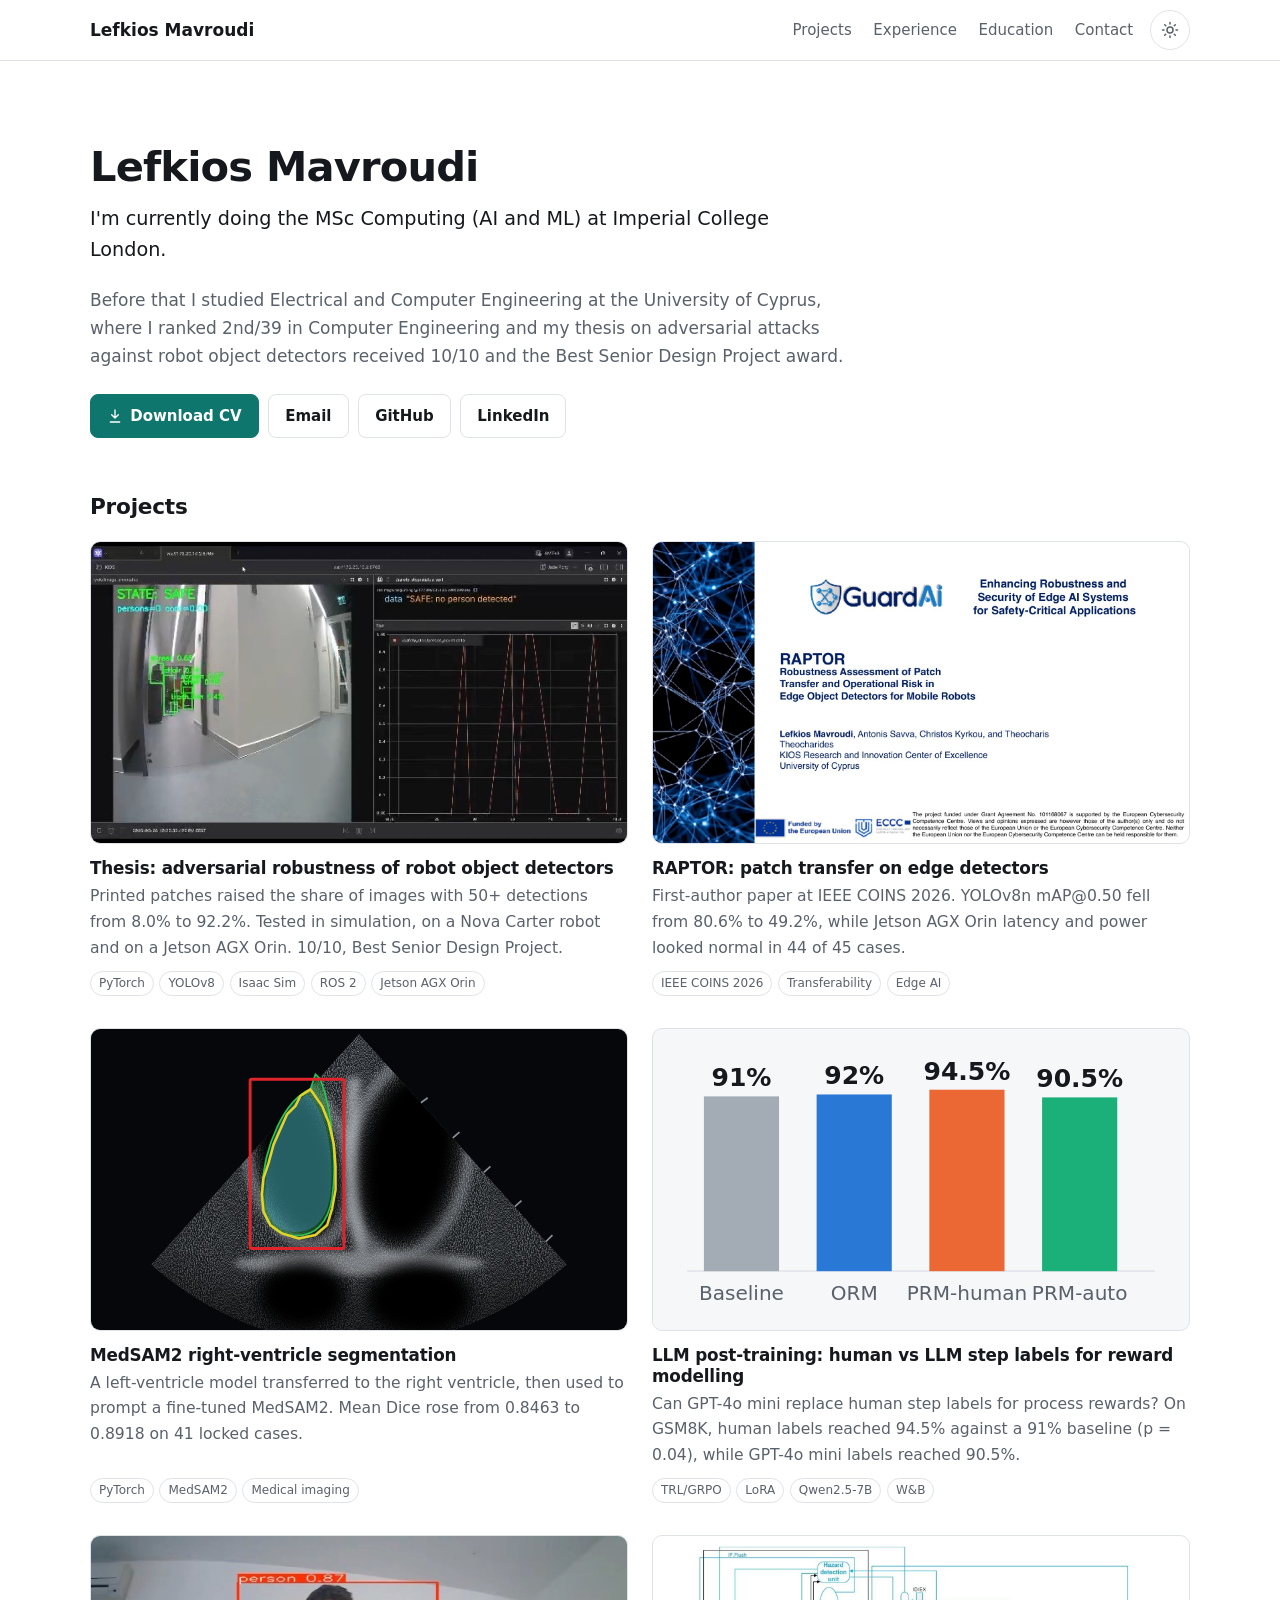
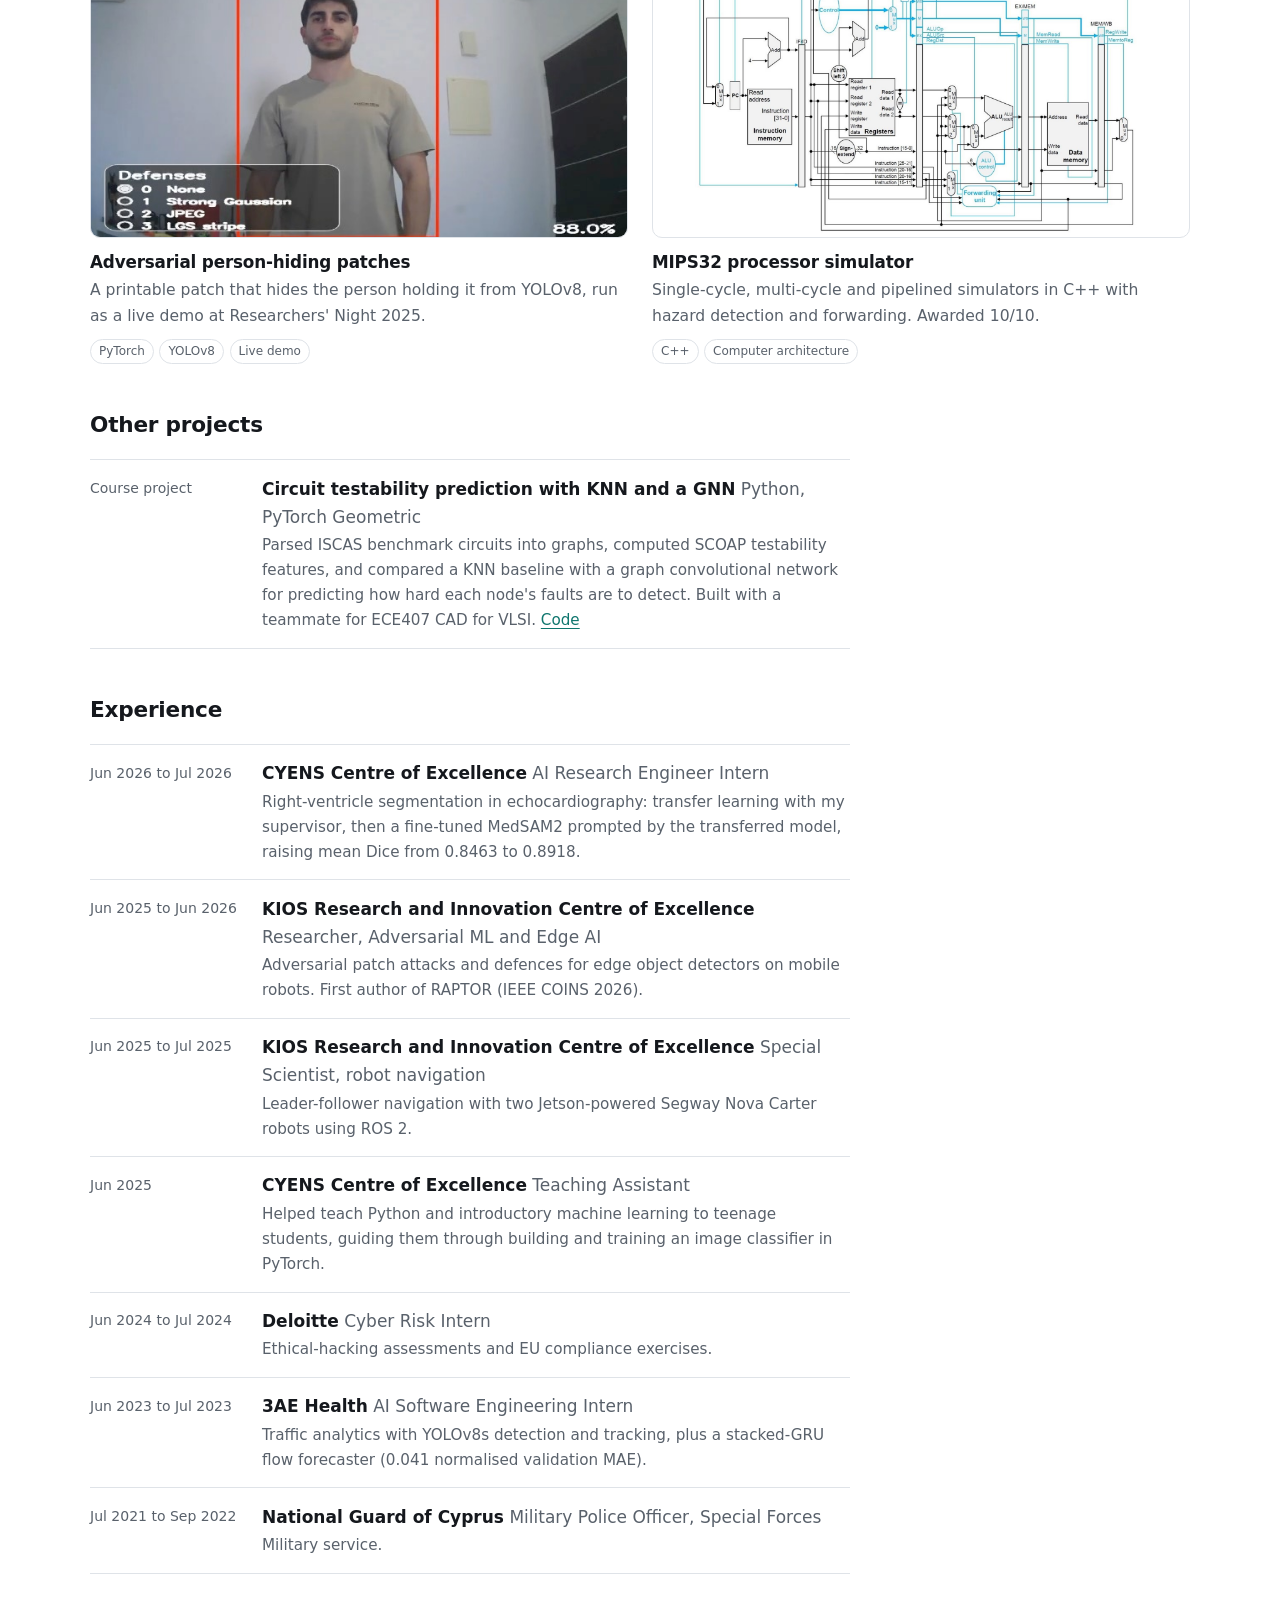
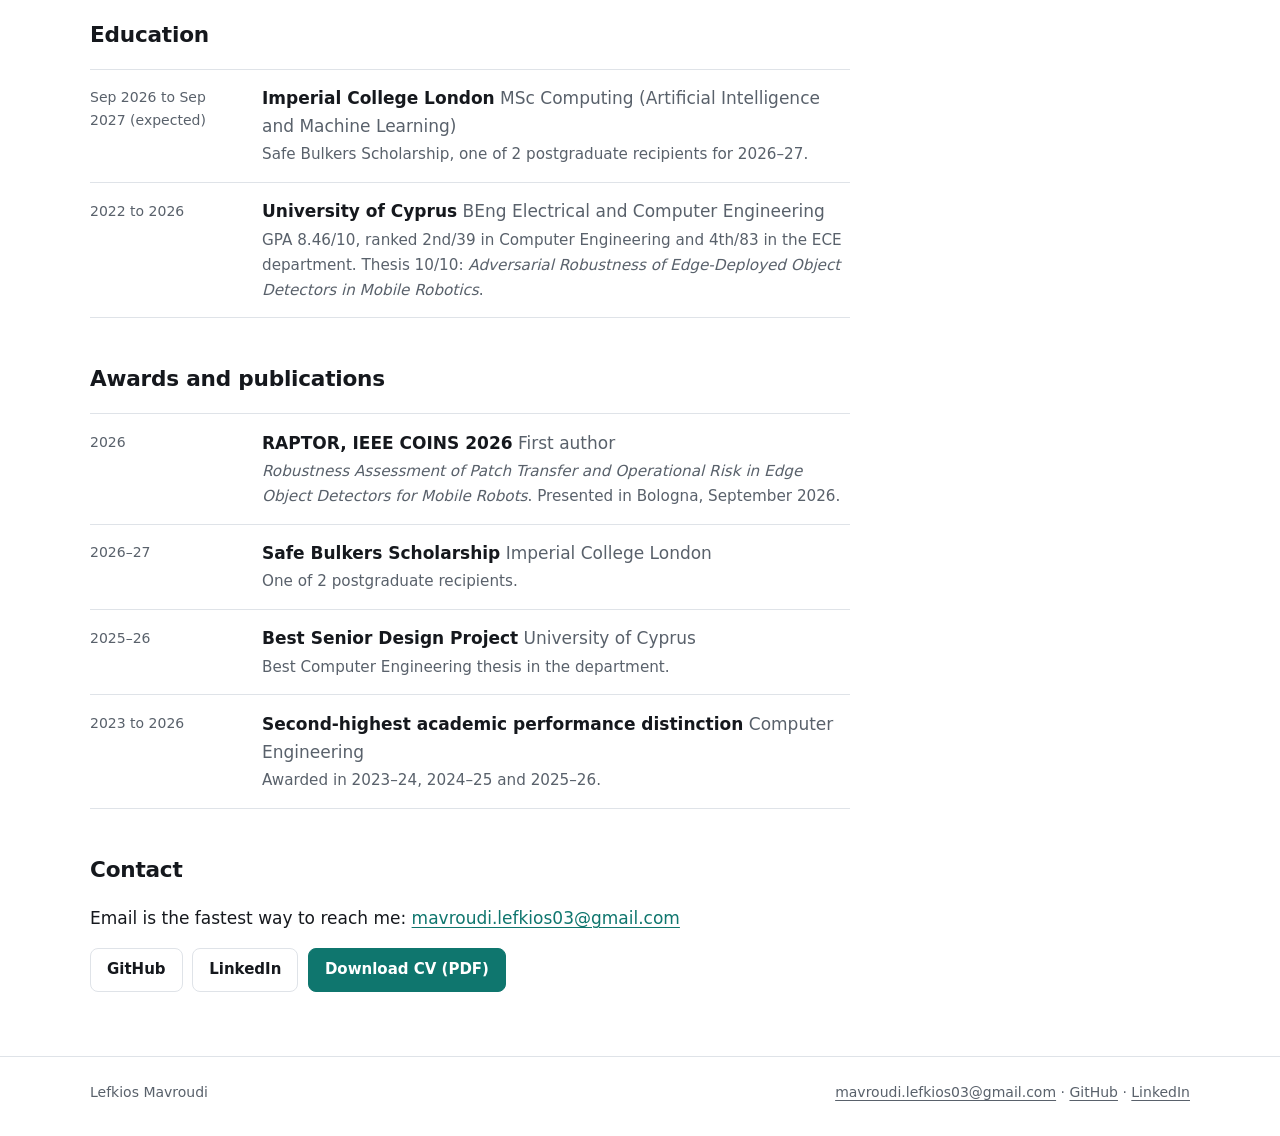
==== commit ed15bd86: "Update CV and LLM project page" ====
--- a/index.html
+++ b/index.html
@@ -130,8 +130,8 @@
                   <text x="510" y="324" class="ct-lbl">PRM-auto</text>
                 </svg>
               </div>
-              <h3><a href="projects/llm-process-rewards.html">LLM post-training: process vs outcome rewards</a></h3>
-              <p class="card__result">Can GPT-4o mini replace human step labels for process rewards? Not at this scale: on GSM8K, human labels reached 94.5% against a 91% baseline, and GPT-4o mini 90.5%.</p>
+              <h3><a href="projects/llm-process-rewards.html">LLM post-training: human vs LLM step labels for reward modelling</a></h3>
+              <p class="card__result">Can GPT-4o mini replace human step labels for process rewards? On GSM8K, human labels reached 94.5% against a 91% baseline (p = 0.04), while GPT-4o mini labels reached 90.5%.</p>
               <ul class="tags" aria-label="Tags">
                 <li>TRL/GRPO</li><li>LoRA</li><li>Qwen2.5-7B</li><li>W&amp;B</li>
               </ul>
